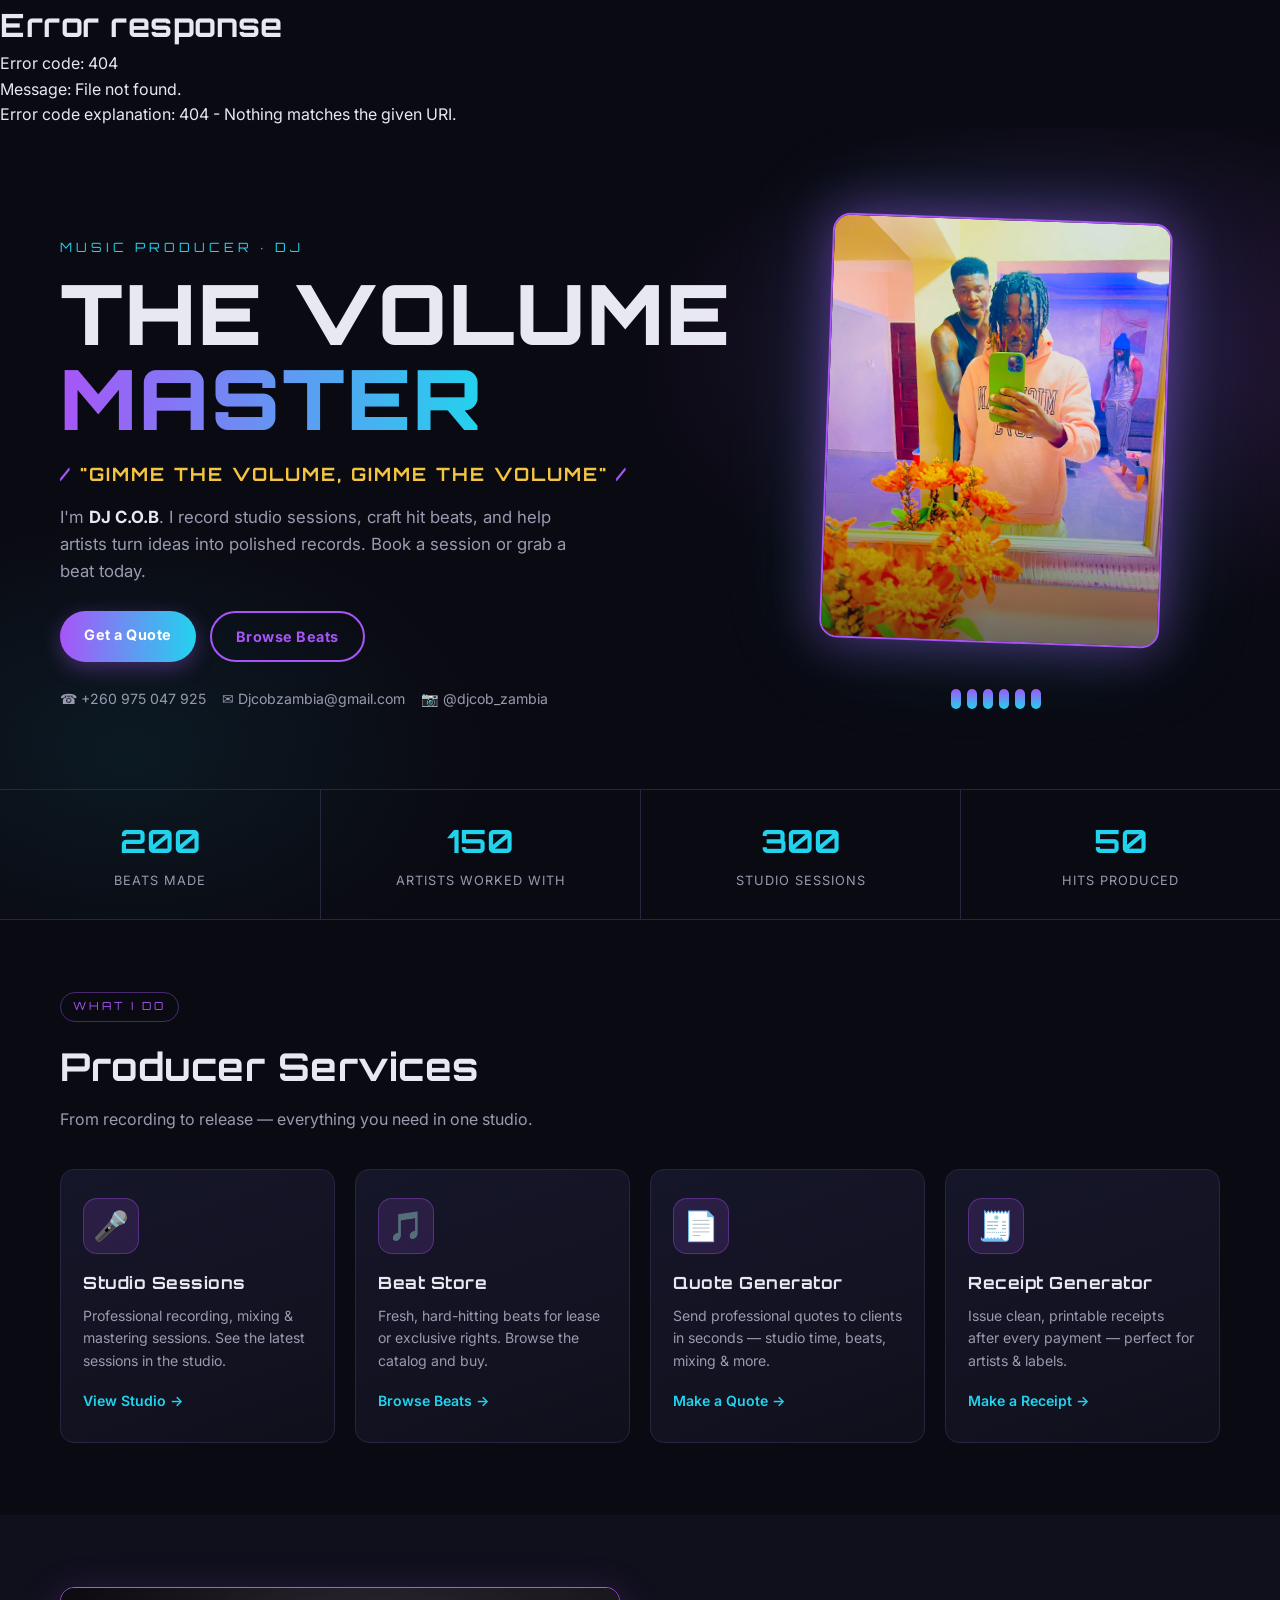
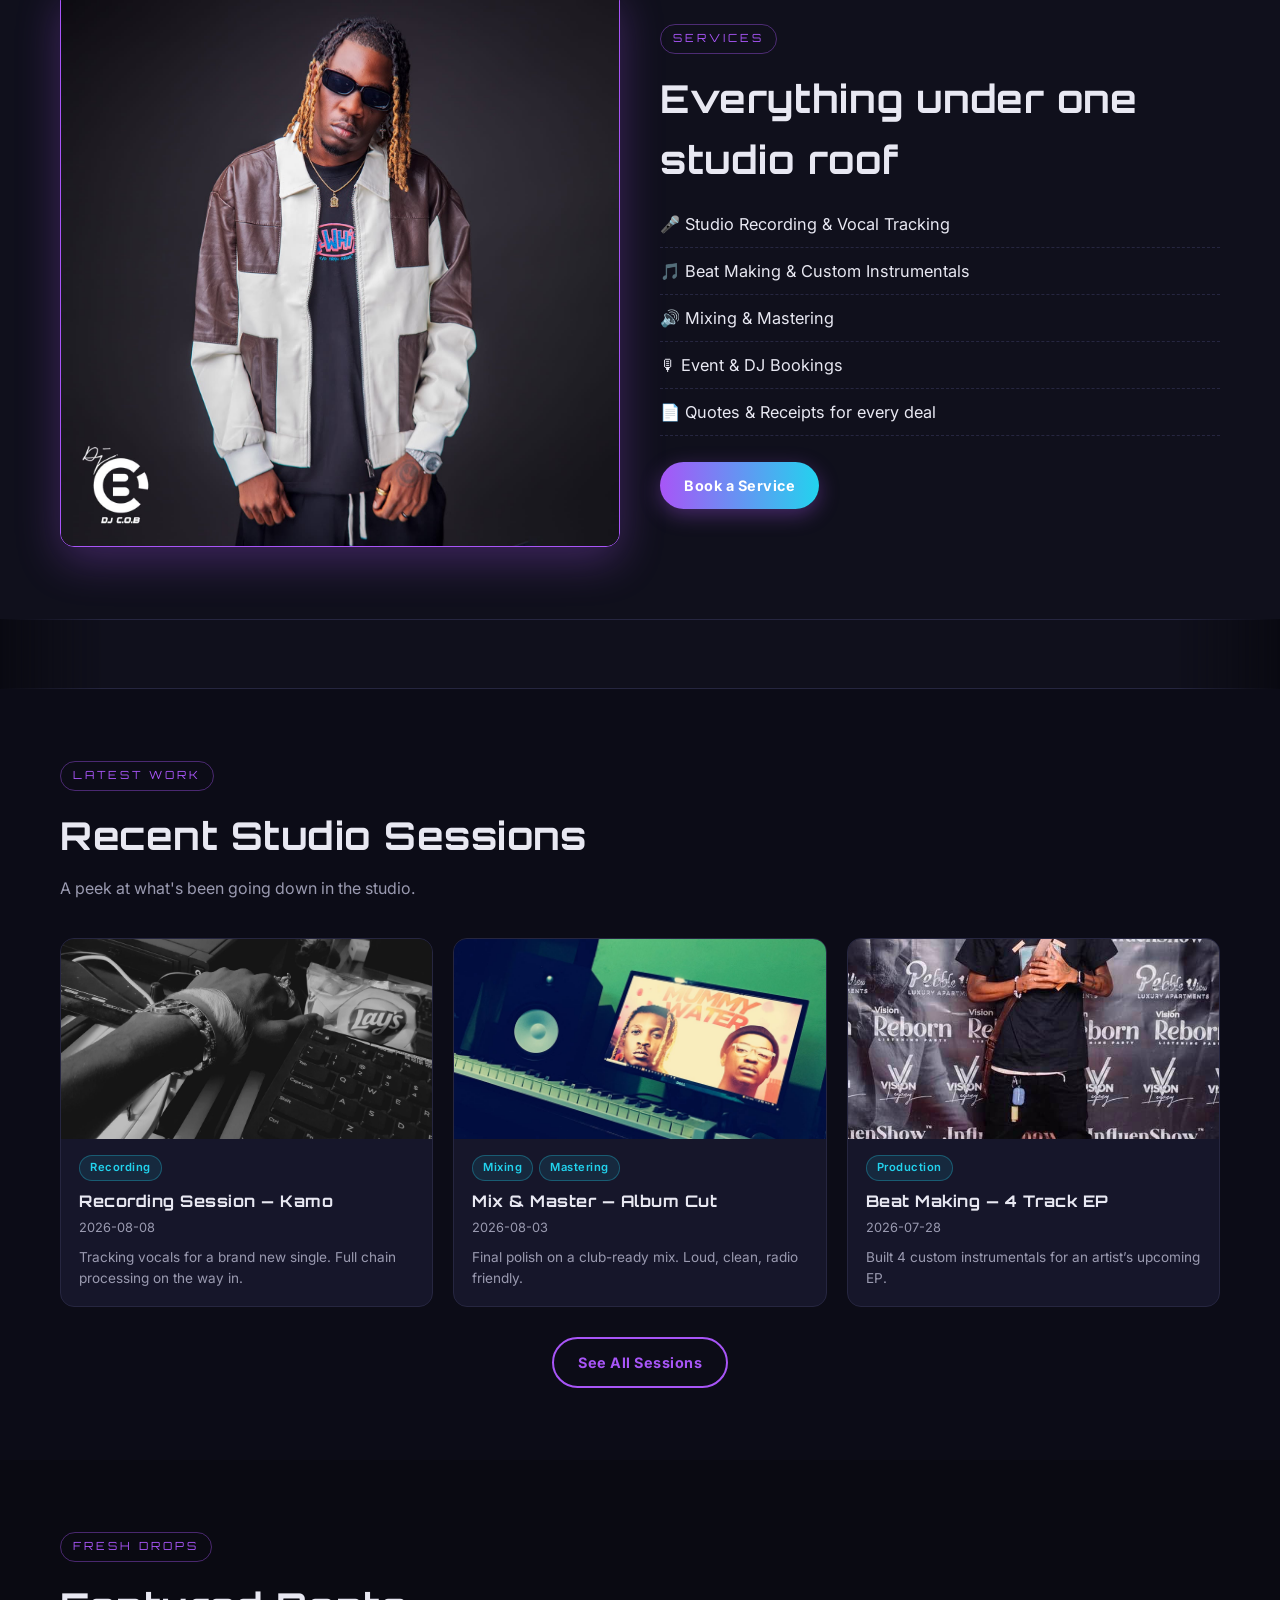
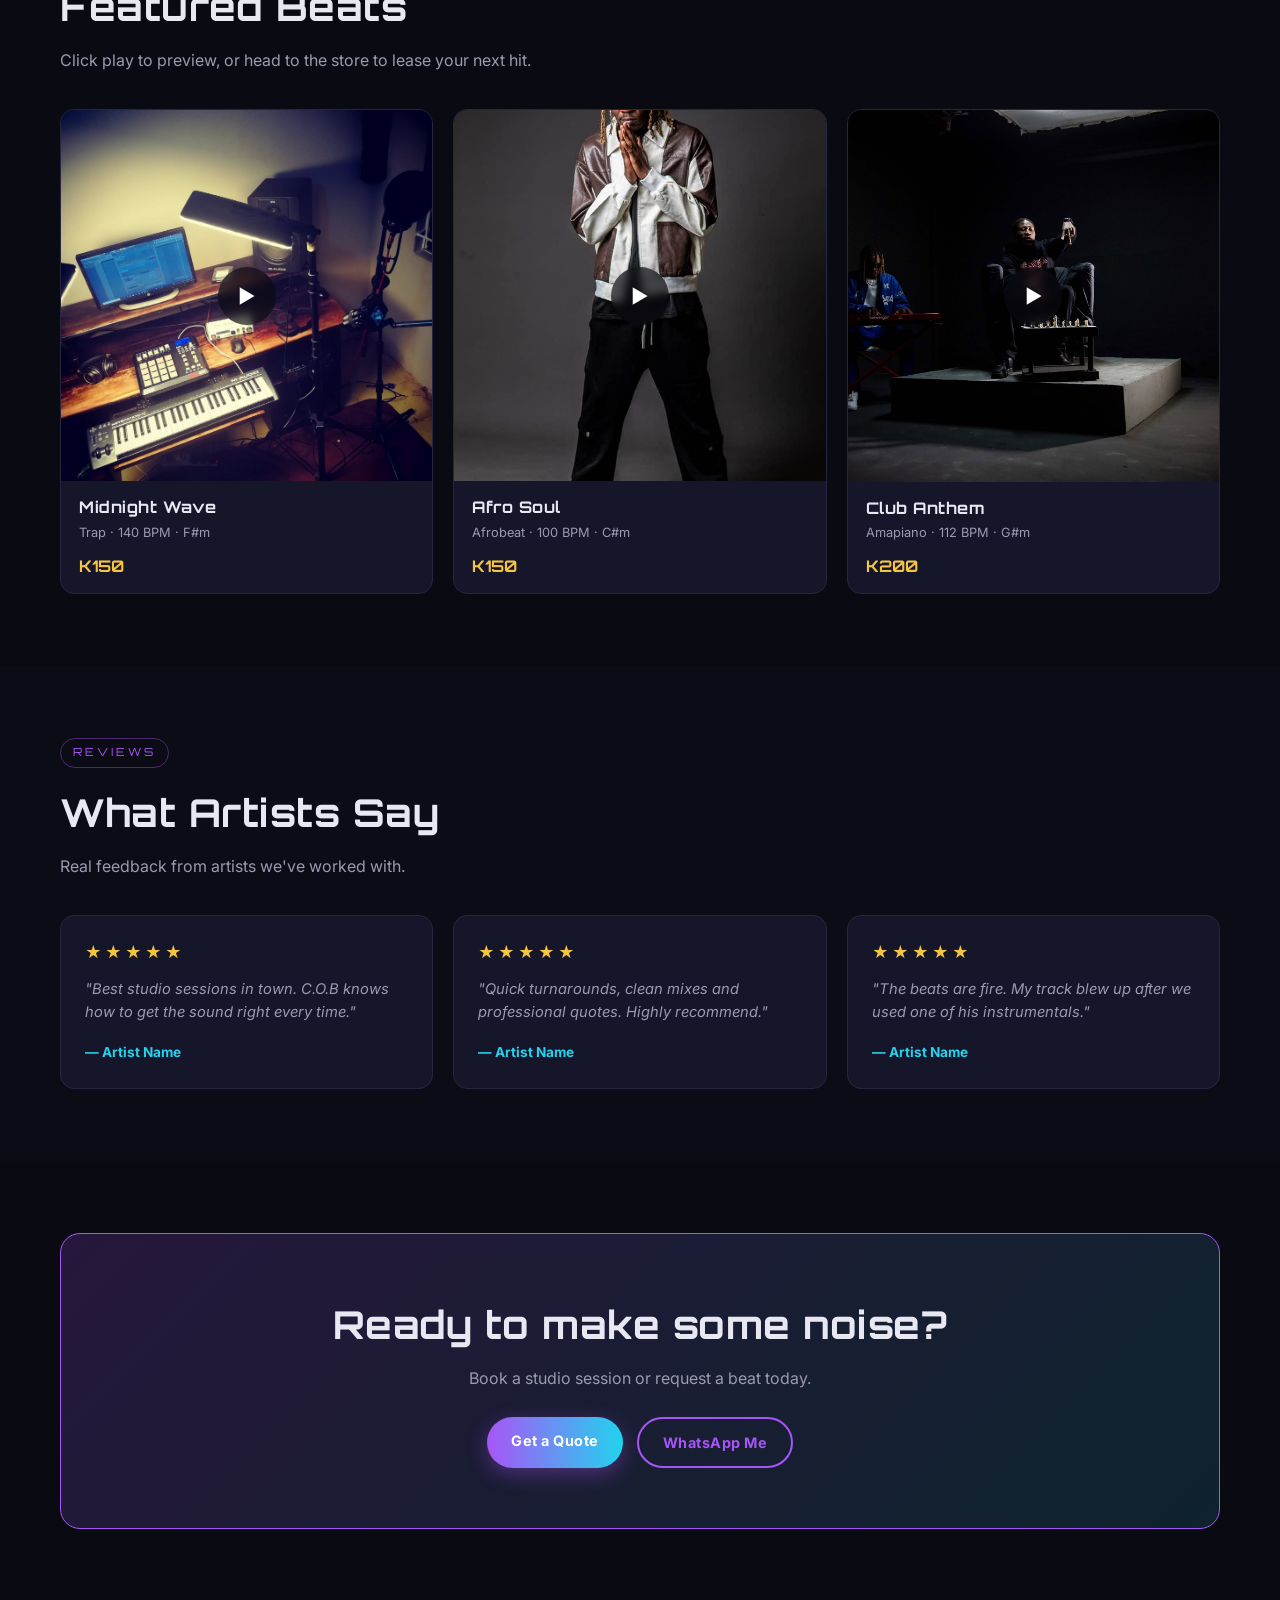
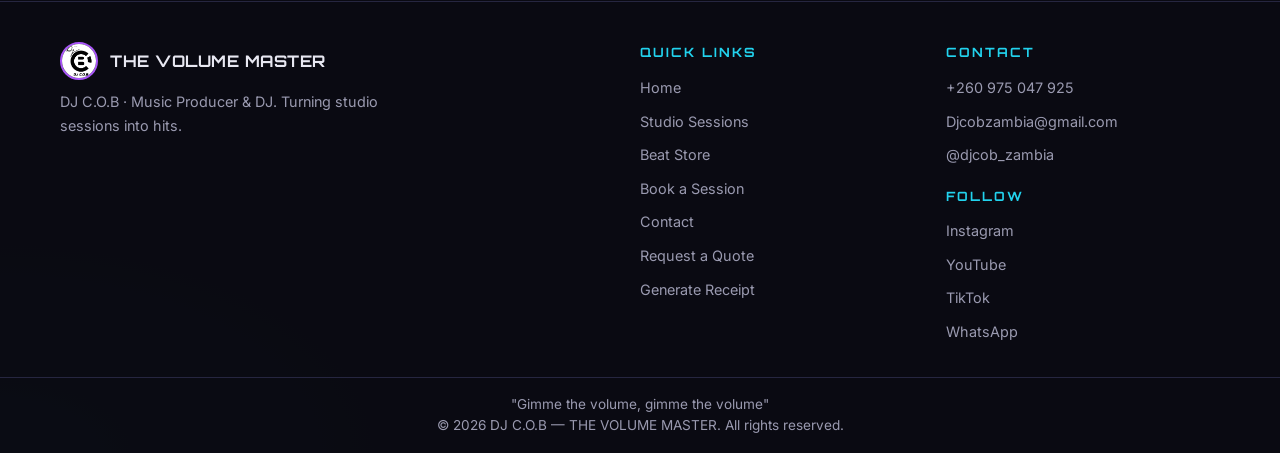
==== index.html @ fe747421 "yes done" ====
<!DOCTYPE html>
<html lang="en">
<head>
  <meta charset="UTF-8">
  <meta name="viewport" content="width=device-width, initial-scale=1.0">
  <title>DJ C.O.B — THE VOLUME MASTER | Music Producer &amp; DJ</title>
  <meta name="description" content="DJ C.O.B aka THE VOLUME MASTER — Music Producer & DJ. Studio sessions, beats, quotes and receipts.">
  <meta property="og:type" content="website">
  <meta property="og:title" content="DJ C.O.B � THE VOLUME MASTER | Music Producer & DJ">
  <meta property="og:description" content="Music production, studio sessions, beats and booking with DJ C.O.B � THE VOLUME MASTER.">
  <meta property="og:image" content="Assets/img/logo.jpg">
  <meta name="twitter:card" content="summary_large_image">
  <link rel="icon" type="image/svg+xml" href="Assets/img/logo.jpg">
  <link rel="preconnect" href="https://fonts.googleapis.com">
  <link rel="preconnect" href="https://fonts.gstatic.com" crossorigin>
  <link href="https://fonts.googleapis.com/css2?family=Orbitron:wght@500;700;900&family=Inter:wght@400;500;600;700&display=swap" rel="stylesheet">
  <link rel="stylesheet" href="Assets/css/header-footer.css">
  <link rel="stylesheet" href="Assets/css/home.css">
</head>
<body>
  <div id="site-header"></div>

  <main>
    <section class="hero">
      <div class="container hero-inner">
        <div class="hero-text">
          <p class="hero-kicker">MUSIC PRODUCER <span>&middot;</span> DJ</p>
          <h1 class="hero-title">THE VOLUME<br><span class="grad">MASTER</span></h1>
          <p class="hero-slogan">"Gimme the volume, gimme the volume"</p>
          <p class="hero-sub">I'm <strong>DJ C.O.B</strong>. I record studio sessions, craft hit beats, and help artists turn ideas into polished records. Book a session or grab a beat today.</p>
          <div class="hero-cta">
            <a href="pages/quotes.html" class="btn btn-neon">Get a Quote</a>
            <a href="pages/beats.html" class="btn btn-outline">Browse Beats</a>
          </div>
          <div class="hero-contact">
            <a href="tel:+260975047925">&#9742; +260 975 047 925</a>
            <a href="mailto:Djcobzambia@gmail.com">&#9993; Djcobzambia@gmail.com</a>
            <a href="https://instagram.com/djcob_zambia" target="_blank" rel="noopener">&#128247; @djcob_zambia</a>
          </div>
        </div>
        <div class="hero-visual">
          <div class="hero-photo">
            <img src="Assets/img/home.jpeg" alt="DJ C.O.B in the studio — THE VOLUME MASTER">
          </div>
          <div class="eq">
            <span style="--d:0s"></span><span style="--d:.1s"></span><span style="--d:.2s"></span>
            <span style="--d:.3s"></span><span style="--d:.4s"></span><span style="--d:.5s"></span>
          </div>
        </div>
      </div>
      <div class="hero-stats">
        <div class="stat"><span class="stat-num" data-count="200">0</span><span class="stat-label">Beats Made</span></div>
        <div class="stat"><span class="stat-num" data-count="150">0</span><span class="stat-label">Artists Worked With</span></div>
        <div class="stat"><span class="stat-num" data-count="300">0</span><span class="stat-label">Studio Sessions</span></div>
        <div class="stat"><span class="stat-num" data-count="50">0</span><span class="stat-label">Hits Produced</span></div>
      </div>
    </section>

    <section class="section">
      <div class="container">
        <span class="section-tag">What I Do</span>
        <h2 class="section-title">Producer Services</h2>
        <p class="section-sub">From recording to release — everything you need in one studio.</p>
        <div class="feature-grid" id="featureGrid">
          <a href="pages/studio.html" class="feature-card" style="--i:0">
            <div class="feature-icon">&#127908;</div>
            <h3>Studio Sessions</h3>
            <p>Professional recording, mixing &amp; mastering sessions. See the latest sessions in the studio.</p>
            <span class="feature-link">View Studio &rarr;</span>
          </a>
          <a href="pages/beats.html" class="feature-card" style="--i:1">
            <div class="feature-icon">&#127925;</div>
            <h3>Beat Store</h3>
            <p>Fresh, hard-hitting beats for lease or exclusive rights. Browse the catalog and buy.</p>
            <span class="feature-link">Browse Beats &rarr;</span>
          </a>
          <a href="pages/quotes.html" class="feature-card" style="--i:2">
            <div class="feature-icon">&#128196;</div>
            <h3>Quote Generator</h3>
            <p>Send professional quotes to clients in seconds — studio time, beats, mixing &amp; more.</p>
            <span class="feature-link">Make a Quote &rarr;</span>
          </a>
          <a href="pages/receipts.html" class="feature-card" style="--i:3">
            <div class="feature-icon">&#129534;</div>
            <h3>Receipt Generator</h3>
            <p>Issue clean, printable receipts after every payment — perfect for artists &amp; labels.</p>
            <span class="feature-link">Make a Receipt &rarr;</span>
          </a>
        </div>
      </div>
    </section>

    <section class="services-band">
      <div class="container services-inner">
        <div class="services-visual">
          <img src="Assets/img/services.jpg" alt="DJ C.O.B services — THE VOLUME MASTER">
        </div>
        <div class="services-list">
          <span class="section-tag">Services</span>
          <h2 class="section-title">Everything under one studio roof</h2>
          <ul>
            <li>&#127908; Studio Recording &amp; Vocal Tracking</li>
            <li>&#127925; Beat Making &amp; Custom Instrumentals</li>
            <li>&#128266; Mixing &amp; Mastering</li>
            <li>&#127897; Event &amp; DJ Bookings</li>
            <li>&#128196; Quotes &amp; Receipts for every deal</li>
          </ul>
          <a href="pages/booking.html" class="btn btn-neon">Book a Service</a>
        </div>
      </div>
    </section>

    <section class="gallery-strip">
      <div class="gallery-marquee" id="galleryMarquee"></div>
    </section>

    <section class="section section-alt">
      <div class="container">
        <span class="section-tag">Latest Work</span>
        <h2 class="section-title">Recent Studio Sessions</h2>
        <p class="section-sub">A peek at what's been going down in the studio.</p>
        <div class="session-grid" id="homeSessions"></div>
        <div class="center-btn">
          <a href="pages/studio.html" class="btn btn-outline">See All Sessions</a>
        </div>
      </div>
    </section>

    <section class="section">
      <div class="container">
        <span class="section-tag">Fresh Drops</span>
        <h2 class="section-title">Featured Beats</h2>
        <p class="section-sub">Click play to preview, or head to the store to lease your next hit.</p>
        <div class="beat-strip" id="homeBeats"></div>
      </div>
    </section>

    <section class="section section-alt">
      <div class="container">
        <span class="section-tag">Reviews</span>
        <h2 class="section-title">What Artists Say</h2>
        <p class="section-sub">Real feedback from artists we've worked with.</p>
        <div class="review-grid" id="reviews">
          <div class="review-card">
            <div class="stars">&#9733;&#9733;&#9733;&#9733;&#9733;</div>
            <p>"Best studio sessions in town. C.O.B knows how to get the sound right every time."</p>
            <span class="review-author">— Artist Name</span>
          </div>
          <div class="review-card">
            <div class="stars">&#9733;&#9733;&#9733;&#9733;&#9733;</div>
            <p>"Quick turnarounds, clean mixes and professional quotes. Highly recommend."</p>
            <span class="review-author">— Artist Name</span>
          </div>
          <div class="review-card">
            <div class="stars">&#9733;&#9733;&#9733;&#9733;&#9733;</div>
            <p>"The beats are fire. My track blew up after we used one of his instrumentals."</p>
            <span class="review-author">— Artist Name</span>
          </div>
        </div>
      </div>
    </section>

    <section class="section">
      <div class="container">
        <div class="cta-box">
          <h2>Ready to make some noise?</h2>
          <p>Book a studio session or request a beat today.</p>
          <div class="hero-cta">
            <a href="pages/quotes.html" class="btn btn-neon">Get a Quote</a>
            <a href="https://wa.me/260975047925" target="_blank" rel="noopener" class="btn btn-outline">WhatsApp Me</a>
          </div>
        </div>
      </div>
    </section>
  </main>

  <div id="site-footer"></div>
  <div class="toast" id="toast"></div>

    <script src="Assets/js/global.js"></script>
<script src="Assets/js/loader.js"></script>
  <script src="Assets/js/home.js"></script>
</body>
</html>
---- Assets/css/header-footer.css ----
:root {
  --bg: #0a0a12;
  --bg-2: #10101c;
  --card: #16162a;
  --neon: #a855f7;
  --neon-2: #22d3ee;
  --gold: #f5c542;
  --text: #e8e8f2;
  --muted: #9a9ab0;
  --border: #262640;
  --danger: #f87171;
  --success: #34d399;
  --radius: 14px;
  --font-head: 'Orbitron', 'Segoe UI', sans-serif;
  --font-body: 'Inter', 'Segoe UI', sans-serif;
}

* { margin: 0; padding: 0; box-sizing: border-box; }

html { scroll-behavior: smooth; }

body {
  font-family: var(--font-body);
  background:
    radial-gradient(1200px 600px at 80% -10%, rgba(168, 85, 247, 0.15), transparent 60%),
    radial-gradient(900px 500px at 0% 100%, rgba(34, 211, 238, 0.10), transparent 55%),
    var(--bg);
  color: var(--text);
  line-height: 1.6;
  min-height: 100vh;
  display: flex;
  flex-direction: column;
}

main { flex: 1; }

.container { width: min(1160px, 92%); margin: 0 auto; }

h1, h2, h3, h4 { font-family: var(--font-head); letter-spacing: 0.5px; }

a { color: inherit; text-decoration: none; }

img { max-width: 100%; display: block; }

button { font-family: var(--font-body); cursor: pointer; }

input, select, textarea {
  font-family: var(--font-body);
  font-size: 0.95rem;
  color: var(--text);
  background: var(--bg-2);
  border: 1px solid var(--border);
  border-radius: 8px;
  padding: 10px 12px;
  width: 100%;
  outline: none;
  transition: border-color 0.2s, box-shadow 0.2s;
}
input:focus, select:focus, textarea:focus {
  border-color: var(--neon);
  box-shadow: 0 0 0 3px rgba(168, 85, 247, 0.18);
}

/* ---------- Header ---------- */
.site-header {
  position: sticky;
  top: 0;
  z-index: 50;
  background: rgba(10, 10, 18, 0.85);
  backdrop-filter: blur(12px);
  border-bottom: 1px solid var(--border);
}
.header-inner {
  display: flex;
  align-items: center;
  justify-content: space-between;
  height: 68px;
  gap: 16px;
}
.brand { display: flex; align-items: center; gap: 10px; }
.brand-logo {
  width: 42px;
  height: 42px;
  object-fit: cover;
  border-radius: 50%;
  border: 2px solid var(--neon);
  box-shadow: 0 0 14px rgba(168, 85, 247, 0.6);
}
.brand.no-logo .brand-text {
  background: linear-gradient(90deg, var(--neon), var(--neon-2));
  -webkit-background-clip: text;
  background-clip: text;
  color: transparent;
}
.brand-text {
  font-family: var(--font-head);
  font-size: 0.95rem;
  font-weight: 700;
  letter-spacing: 2px;
  white-space: nowrap;
}
.site-nav { display: flex; align-items: center; }
.nav-list { display: flex; align-items: center; gap: 4px; list-style: none; }
.nav-link {
  display: inline-block;
  padding: 8px 12px;
  font-size: 0.85rem;
  font-weight: 600;
  letter-spacing: 0.5px;
  color: var(--muted);
  border-radius: 8px;
  transition: color 0.2s, background 0.2s;
  white-space: nowrap;
}
.nav-link:hover { color: var(--text); background: rgba(168, 85, 247, 0.12); }
.nav-link.active { color: var(--neon-2); }
.nav-cta {
  background: linear-gradient(90deg, var(--neon), #7c3aed);
  color: #fff;
  padding: 8px 18px;
  border-radius: 999px;
  margin-left: 8px;
}
.nav-cta:hover { background: linear-gradient(90deg, #9333ea, var(--neon)); color: #fff; }
.nav-toggle {
  display: none;
  background: none;
  border: none;
  color: var(--text);
  font-size: 1.4rem;
  line-height: 1;
  padding: 4px 8px;
}

/* ---------- Footer ---------- */
.site-footer {
  margin-top: auto;
  border-top: 1px solid var(--border);
  background: rgba(10, 10, 18, 0.9);
}
.footer-grid {
  display: grid;
  grid-template-columns: 2fr 1fr 1fr;
  gap: 32px;
  padding: 40px 0 24px;
}
.footer-brand { display: flex; align-items: center; gap: 12px; margin-bottom: 10px; }
.footer-logo {
  width: 38px;
  height: 38px;
  object-fit: cover;
  border-radius: 50%;
  border: 2px solid var(--neon);
}
.footer-brand h3 { font-size: 1rem; }
.footer-col p { color: var(--muted); font-size: 0.9rem; max-width: 340px; }
.footer-col h4 {
  font-size: 0.8rem;
  color: var(--neon-2);
  letter-spacing: 2px;
  text-transform: uppercase;
  margin-bottom: 12px;
}
.footer-links, .footer-social { list-style: none; }
.footer-links li, .footer-social li { margin-bottom: 8px; }
.footer-links a, .footer-social a { color: var(--muted); font-size: 0.9rem; transition: color 0.2s; }
.footer-links a:hover, .footer-social a:hover { color: var(--neon); }
.footer-bottom {
  border-top: 1px solid var(--border);
  padding: 16px 0;
  text-align: center;
  color: var(--muted);
  font-size: 0.85rem;
}

/* ---------- Reusable ---------- */
.section { padding: 72px 0; }
.section-tag {
  display: inline-block;
  font-family: var(--font-head);
  font-size: 0.7rem;
  letter-spacing: 3px;
  text-transform: uppercase;
  color: var(--neon);
  border: 1px solid rgba(168, 85, 247, 0.4);
  padding: 5px 12px;
  border-radius: 999px;
  margin-bottom: 14px;
}
.section-title {
  font-size: clamp(1.6rem, 3.5vw, 2.4rem);
  margin-bottom: 10px;
}
.section-sub { color: var(--muted); max-width: 640px; margin-bottom: 36px; }

.btn {
  display: inline-block;
  padding: 12px 24px;
  border-radius: 999px;
  font-weight: 700;
  font-size: 0.9rem;
  letter-spacing: 0.5px;
  border: none;
  transition: transform 0.15s, box-shadow 0.2s;
}
.btn:hover { transform: translateY(-2px); }
.btn-neon {
  background: linear-gradient(90deg, var(--neon), var(--neon-2));
  color: #fff;
  box-shadow: 0 6px 20px rgba(168, 85, 247, 0.35);
}
.btn-outline {
  background: transparent;
  border: 2px solid var(--neon);
  color: var(--neon);
}
.btn-outline:hover { box-shadow: 0 0 16px rgba(168, 85, 247, 0.4); }
.btn-ghost {
  background: rgba(168, 85, 247, 0.12);
  color: var(--neon-2);
}
.btn-block { width: 100%; text-align: center; }
.btn-sm { padding: 8px 16px; font-size: 0.8rem; }

.load-error { color: var(--danger); padding: 12px; text-align: center; }

/* ---------- Scroll reveal ---------- */
.reveal { opacity: 0; transform: translateY(26px); transition: opacity 0.6s ease, transform 0.6s ease; }
.reveal.in { opacity: 1; transform: none; }

/* ---------- Image fade-in ---------- */
img.fade-img { opacity: 0; transition: opacity 0.5s ease; }
img.fade-img.loaded { opacity: 1; }

/* ---------- Back to top ---------- */
#back-to-top {
  position: fixed;
  right: 22px;
  bottom: 22px;
  z-index: 90;
  width: 46px;
  height: 46px;
  border-radius: 50%;
  border: 1px solid var(--neon);
  background: rgba(22, 22, 42, 0.9);
  color: var(--neon-2);
  font-size: 1.15rem;
  line-height: 1;
  box-shadow: 0 6px 22px rgba(168, 85, 247, 0.35);
  opacity: 0;
  visibility: hidden;
  transform: translateY(12px);
  transition: opacity 0.3s, transform 0.3s, visibility 0.3s;
}
#back-to-top.show { opacity: 1; visibility: visible; transform: translateY(0); }
#back-to-top:hover { background: var(--neon); color: #fff; }

/* ---------- Focus & reduced motion ---------- */
a:focus-visible, button:focus-visible, input:focus-visible, select:focus-visible, textarea:focus-visible {
  outline: 2px solid var(--neon-2);
  outline-offset: 2px;
}
@media (prefers-reduced-motion: reduce) {
  *, *::before, *::after {
    animation-duration: 0.01ms !important;
    animation-iteration-count: 1 !important;
    transition-duration: 0.01ms !important;
    scroll-behavior: auto !important;
  }
}

/* ---------- Toast ---------- */
.toast {
  position: fixed;
  bottom: 24px;
  left: 50%;
  transform: translateX(-50%) translateY(20px);
  background: var(--card);
  border: 1px solid var(--neon);
  color: var(--text);
  padding: 12px 22px;
  border-radius: 10px;
  font-size: 0.9rem;
  box-shadow: 0 8px 30px rgba(0, 0, 0, 0.5);
  opacity: 0;
  pointer-events: none;
  transition: opacity 0.3s, transform 0.3s;
  z-index: 100;
}
.toast.show { opacity: 1; transform: translateX(-50%) translateY(0); }

/* ---------- Responsive ---------- */
@media (max-width: 860px) {
  .nav-toggle { display: block; }
  .nav-list {
    position: absolute;
    top: 68px;
    left: 0;
    right: 0;
    flex-direction: column;
    align-items: stretch;
    background: rgba(10, 10, 18, 0.98);
    border-bottom: 1px solid var(--border);
    padding: 10px 6%;
    gap: 2px;
    display: none;
  }
  .nav-list.open { display: flex; }
  .nav-link { padding: 12px 14px; }
  .nav-cta { margin-left: 0; text-align: center; }
  .footer-grid { grid-template-columns: 1fr; gap: 24px; }
}
---- Assets/css/home.css ----
.hero {
  position: relative;
  padding: 90px 0 0;
  overflow: hidden;
}
.hero::before {
  content: '';
  position: absolute;
  inset: 0;
  background:
    linear-gradient(180deg, rgba(10,10,18,0) 0%, rgba(10,10,18,0.6) 100%),
    radial-gradient(700px 400px at 85% 30%, rgba(168,85,247,0.25), transparent 65%),
    radial-gradient(600px 400px at 10% 80%, rgba(34,211,238,0.15), transparent 60%);
  pointer-events: none;
}
.hero-inner {
  position: relative;
  display: grid;
  grid-template-columns: 1.2fr 0.8fr;
  align-items: center;
  gap: 40px;
}
.hero-kicker {
  font-family: var(--font-head);
  font-size: 0.8rem;
  letter-spacing: 4px;
  color: var(--neon-2);
  text-transform: uppercase;
  margin-bottom: 14px;
}
.hero-title {
  font-size: clamp(2.8rem, 8vw, 5.2rem);
  font-weight: 900;
  line-height: 1.02;
  letter-spacing: 2px;
  margin-bottom: 18px;
}
.hero-title .grad {
  background: linear-gradient(90deg, var(--neon), var(--neon-2));
  -webkit-background-clip: text;
  background-clip: text;
  color: transparent;
}
.hero-slogan {
  font-family: var(--font-head);
  font-size: clamp(0.9rem, 2.2vw, 1.15rem);
  font-weight: 700;
  letter-spacing: 2px;
  color: var(--gold);
  margin-bottom: 16px;
  text-transform: uppercase;
}
.hero-slogan::before, .hero-slogan::after {
  content: ' / ';
  color: var(--neon);
}
.hero-sub {
  color: var(--muted);
  font-size: 1.05rem;
  max-width: 520px;
  margin-bottom: 26px;
}
.hero-sub strong { color: var(--text); }
.hero-cta { display: flex; gap: 14px; flex-wrap: wrap; margin-bottom: 26px; }
.hero-contact {
  display: flex;
  gap: 16px;
  flex-wrap: wrap;
  color: var(--muted);
  font-size: 0.88rem;
}
.hero-contact a { color: var(--muted); transition: color 0.2s; }
.hero-contact a:hover { color: var(--neon); }

.hero-visual { display: flex; flex-direction: column; align-items: center; gap: 26px; }
.hero-photo {
  width: min(340px, 78vw);
  aspect-ratio: 4 / 5;
  border-radius: 18px;
  overflow: hidden;
  border: 2px solid var(--neon);
  box-shadow: 0 0 50px rgba(168,85,247,0.45), 0 0 100px rgba(34,211,238,0.18);
  position: relative;
  transform: rotate(2deg);
}
.hero-photo img {
  width: 100%;
  height: 100%;
  object-fit: cover;
}
.hero-photo::after {
  content: '';
  position: absolute;
  inset: 0;
  background: linear-gradient(180deg, transparent 55%, rgba(10,10,18,0.55));
}

.eq { display: flex; align-items: center; gap: 6px; height: 60px; }
.eq span {
  width: 10px;
  height: 20px;
  border-radius: 6px;
  background: linear-gradient(180deg, var(--neon), var(--neon-2));
  animation: bounce 1s ease-in-out infinite;
  animation-delay: var(--d);
}
@keyframes bounce {
  0%, 100% { height: 18px; }
  50% { height: 56px; }
}

.hero-stats {
  position: relative;
  margin-top: 60px;
  display: grid;
  grid-template-columns: repeat(4, 1fr);
  border-top: 1px solid var(--border);
  border-bottom: 1px solid var(--border);
}
.stat { padding: 26px 16px; text-align: center; }
.stat + .stat { border-left: 1px solid var(--border); }
.stat-num {
  font-family: var(--font-head);
  font-size: 2rem;
  font-weight: 700;
  color: var(--neon-2);
  display: block;
}
.stat-label { color: var(--muted); font-size: 0.8rem; letter-spacing: 1px; text-transform: uppercase; }

/* Services band */
.services-band {
  padding: 72px 0;
  background: var(--bg-2);
}
.services-inner {
  display: grid;
  grid-template-columns: 1fr 1fr;
  gap: 40px;
  align-items: center;
}
.services-visual img {
  width: 100%;
  border-radius: var(--radius);
  border: 1px solid var(--neon);
  box-shadow: 0 14px 44px rgba(168,85,247,0.3);
}
.services-list ul { list-style: none; margin-bottom: 26px; }
.services-list li {
  padding: 10px 0;
  font-size: 1.02rem;
  color: var(--text);
  border-bottom: 1px dashed var(--border);
}

/* Slow-trailing image gallery */
.gallery-strip {
  overflow: hidden;
  border-top: 1px solid var(--border);
  border-bottom: 1px solid var(--border);
  background: var(--bg-2);
  padding: 34px 0;
  -webkit-mask-image: linear-gradient(90deg, transparent, #000 8%, #000 92%, transparent);
  mask-image: linear-gradient(90deg, transparent, #000 8%, #000 92%, transparent);
}
.gallery-marquee {
  display: flex;
  width: max-content;
  animation: trail 45s linear infinite;
}
.gallery-strip:hover .gallery-marquee { animation-play-state: paused; }
@keyframes trail {
  from { transform: translateX(0); }
  to { transform: translateX(-50%); }
}
.gallery-item {
  position: relative;
  flex: 0 0 auto;
  width: min(340px, 74vw);
  margin-right: 26px;
  border-radius: var(--radius);
  overflow: hidden;
  border: 1px solid var(--border);
}
.gallery-item img {
  width: 100%;
  height: 260px;
  object-fit: cover;
  display: block;
  transition: transform 4s ease;
}
.gallery-item:hover img { transform: scale(1.06); }
.gallery-item .gallery-cap {
  position: absolute;
  left: 0;
  right: 0;
  bottom: 0;
  padding: 26px 16px 12px;
  background: linear-gradient(180deg, transparent, rgba(10,10,18,0.85));
  font-family: var(--font-head);
  font-size: 0.75rem;
  letter-spacing: 2px;
  text-transform: uppercase;
  color: var(--neon-2);
}

/* Feature cards */
.feature-grid {
  display: grid;
  grid-template-columns: repeat(4, 1fr);
  gap: 20px;
}
.feature-card {
  background: linear-gradient(160deg, var(--card), var(--bg-2));
  border: 1px solid var(--border);
  border-radius: var(--radius);
  padding: 28px 22px;
  display: block;
  transition: transform 0.25s, border-color 0.25s, box-shadow 0.25s;
  animation: rise 0.6s ease both;
  animation-delay: calc(var(--i) * 0.1s);
}
@keyframes rise {
  from { opacity: 0; transform: translateY(24px); }
  to { opacity: 1; transform: translateY(0); }
}
.feature-card:hover {
  transform: translateY(-6px);
  border-color: var(--neon);
  box-shadow: 0 12px 40px rgba(168,85,247,0.25);
}
.feature-icon {
  font-size: 1.8rem;
  width: 56px;
  height: 56px;
  display: grid;
  place-items: center;
  border-radius: 14px;
  background: rgba(168,85,247,0.14);
  border: 1px solid rgba(168,85,247,0.35);
  margin-bottom: 16px;
}
.feature-card h3 { font-size: 1.05rem; margin-bottom: 8px; }
.feature-card p { color: var(--muted); font-size: 0.88rem; margin-bottom: 16px; }
.feature-link { color: var(--neon-2); font-size: 0.88rem; font-weight: 600; }

/* Sessions preview */
.section-alt { background: rgba(16,16,28,0.55); }
.session-grid {
  display: grid;
  grid-template-columns: repeat(3, 1fr);
  gap: 20px;
  margin-bottom: 30px;
}
.session-card {
  background: var(--card);
  border: 1px solid var(--border);
  border-radius: var(--radius);
  overflow: hidden;
  transition: transform 0.25s, box-shadow 0.25s;
}
.session-card:hover { transform: translateY(-4px); box-shadow: 0 10px 30px rgba(0,0,0,0.4); }
.session-card img { width: 100%; height: 200px; object-fit: cover; }
.session-body { padding: 16px 18px; }
.session-tags { display: flex; gap: 6px; flex-wrap: wrap; margin-bottom: 8px; }
.tag {
  font-size: 0.7rem;
  font-weight: 600;
  letter-spacing: 0.5px;
  color: var(--neon-2);
  background: rgba(34,211,238,0.1);
  border: 1px solid rgba(34,211,238,0.3);
  padding: 3px 10px;
  border-radius: 999px;
}
.session-card h3 { font-size: 1rem; margin-bottom: 4px; }
.session-card .session-date { color: var(--muted); font-size: 0.8rem; margin-bottom: 8px; }
.session-card p { color: var(--muted); font-size: 0.85rem; }
.center-btn { text-align: center; }

/* Beat strip */
.beat-strip {
  display: grid;
  grid-template-columns: repeat(3, 1fr);
  gap: 20px;
}
.beat-card {
  background: var(--card);
  border: 1px solid var(--border);
  border-radius: var(--radius);
  overflow: hidden;
  transition: transform 0.25s, box-shadow 0.25s;
}
.beat-card:hover { transform: translateY(-4px); box-shadow: 0 10px 30px rgba(168,85,247,0.2); }
.beat-cover-wrap { position: relative; }
.beat-cover-wrap img { width: 100%; aspect-ratio: 1; object-fit: cover; }
.beat-play {
  position: absolute;
  inset: 0;
  margin: auto;
  width: 58px;
  height: 58px;
  border-radius: 50%;
  border: none;
  background: rgba(10,10,18,0.65);
  color: #fff;
  font-size: 1.2rem;
  backdrop-filter: blur(4px);
  transition: background 0.2s, transform 0.2s;
}
.beat-play:hover { background: var(--neon); transform: scale(1.08); }
.beat-info { padding: 14px 18px; }
.beat-info h3 { font-size: 1rem; margin-bottom: 2px; }
.beat-meta { color: var(--muted); font-size: 0.8rem; margin-bottom: 10px; }
.beat-price { font-family: var(--font-head); color: var(--gold); font-weight: 700; }

/* Reviews */
.review-grid { display: grid; grid-template-columns: repeat(3, 1fr); gap: 20px; }
.review-card {
  background: var(--card);
  border: 1px solid var(--border);
  border-radius: var(--radius);
  padding: 24px;
}
.stars { color: var(--gold); letter-spacing: 3px; margin-bottom: 12px; }
.review-card p { color: var(--muted); font-size: 0.92rem; font-style: italic; margin-bottom: 14px; }
.review-author { font-weight: 700; font-size: 0.85rem; color: var(--neon-2); }

/* CTA */
.cta-box {
  text-align: center;
  background: linear-gradient(135deg, rgba(168,85,247,0.18), rgba(34,211,238,0.12));
  border: 1px solid var(--neon);
  border-radius: 20px;
  padding: 60px 30px;
}
.cta-box h2 { font-size: clamp(1.6rem, 4vw, 2.4rem); margin-bottom: 10px; }
.cta-box p { color: var(--muted); margin-bottom: 26px; }
.cta-box .hero-cta { justify-content: center; margin-bottom: 0; }

/* Responsive */
@media (max-width: 960px) {
  .services-inner { grid-template-columns: 1fr; }
  .feature-grid, .session-grid, .beat-strip, .review-grid { grid-template-columns: repeat(2, 1fr); }
  .hero-inner { grid-template-columns: 1fr; }
  .hero-visual { order: -1; }
}
@media (max-width: 600px) {
  .hero-stats { grid-template-columns: repeat(2, 1fr); }
  .stat:nth-child(3) { border-left: none; }
  .stat:nth-child(odd) { border-left: none; }
  .feature-grid, .session-grid, .beat-strip, .review-grid { grid-template-columns: 1fr; }
}
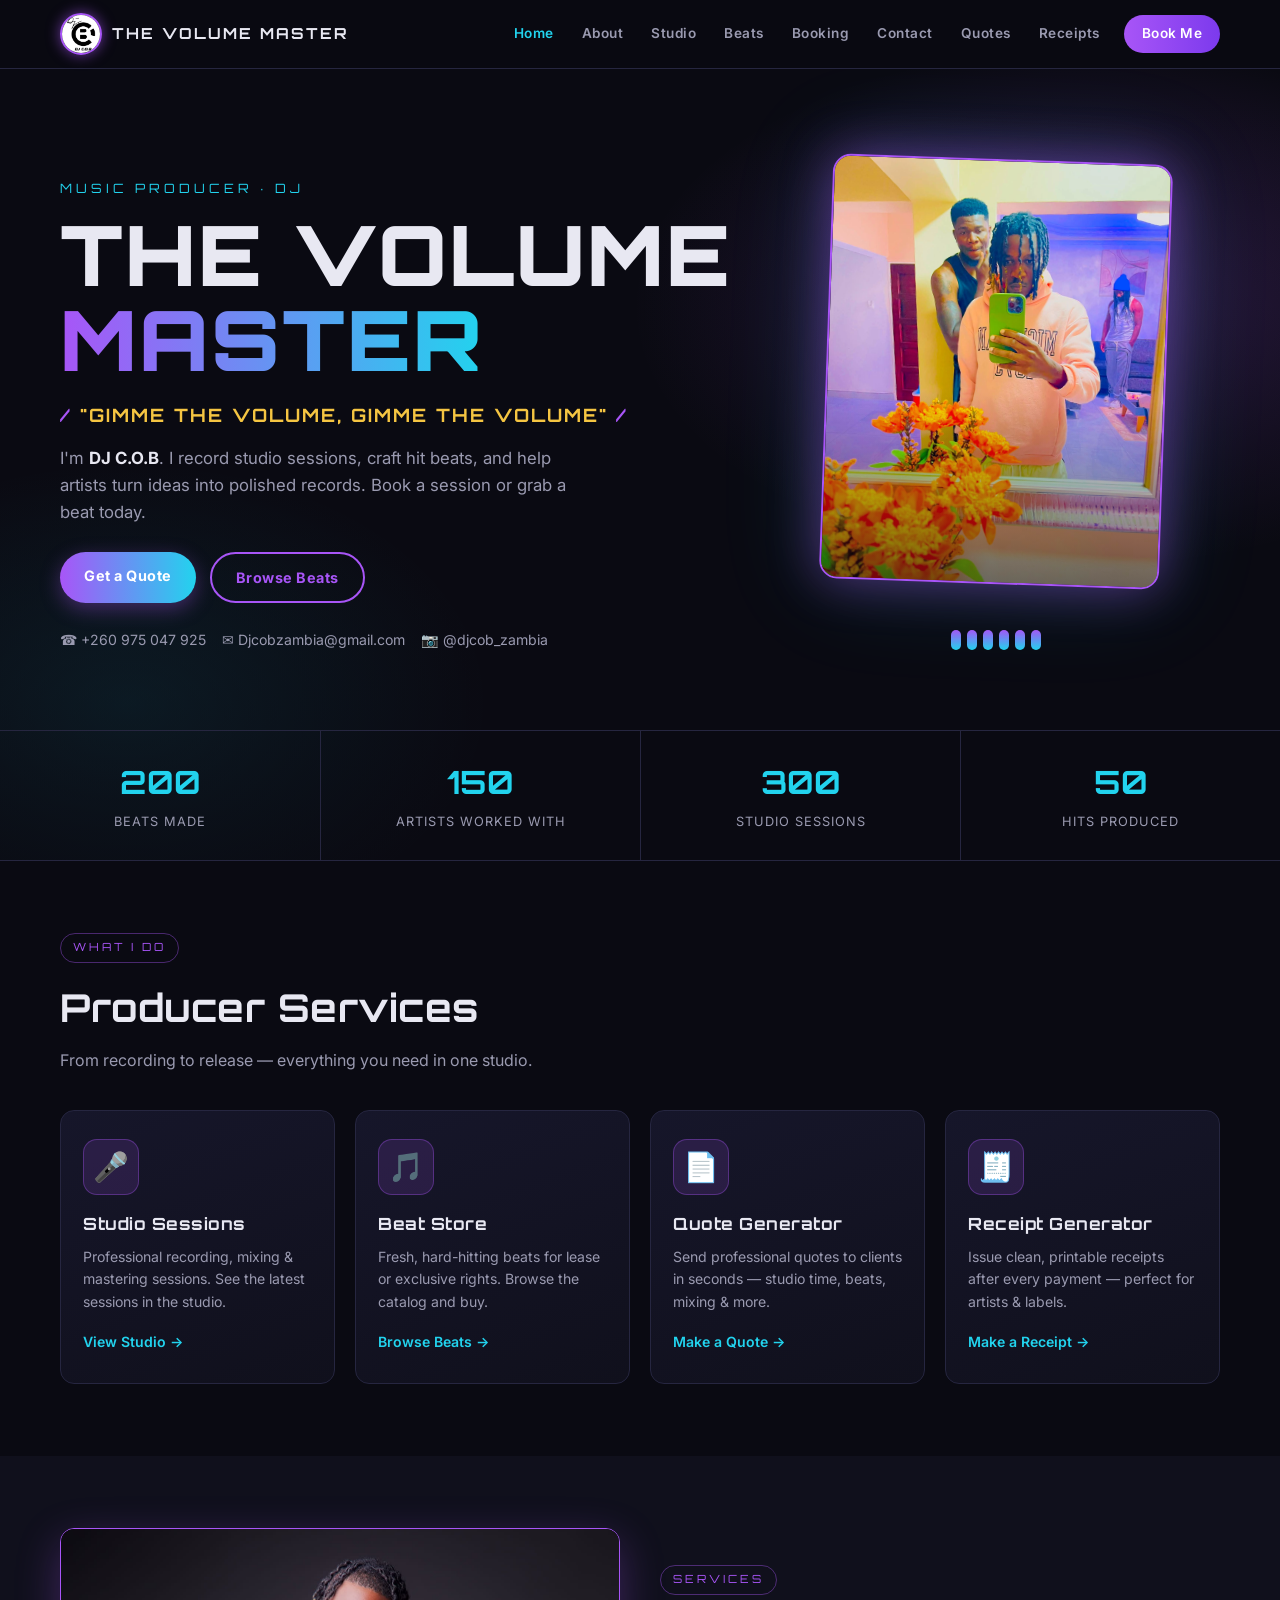
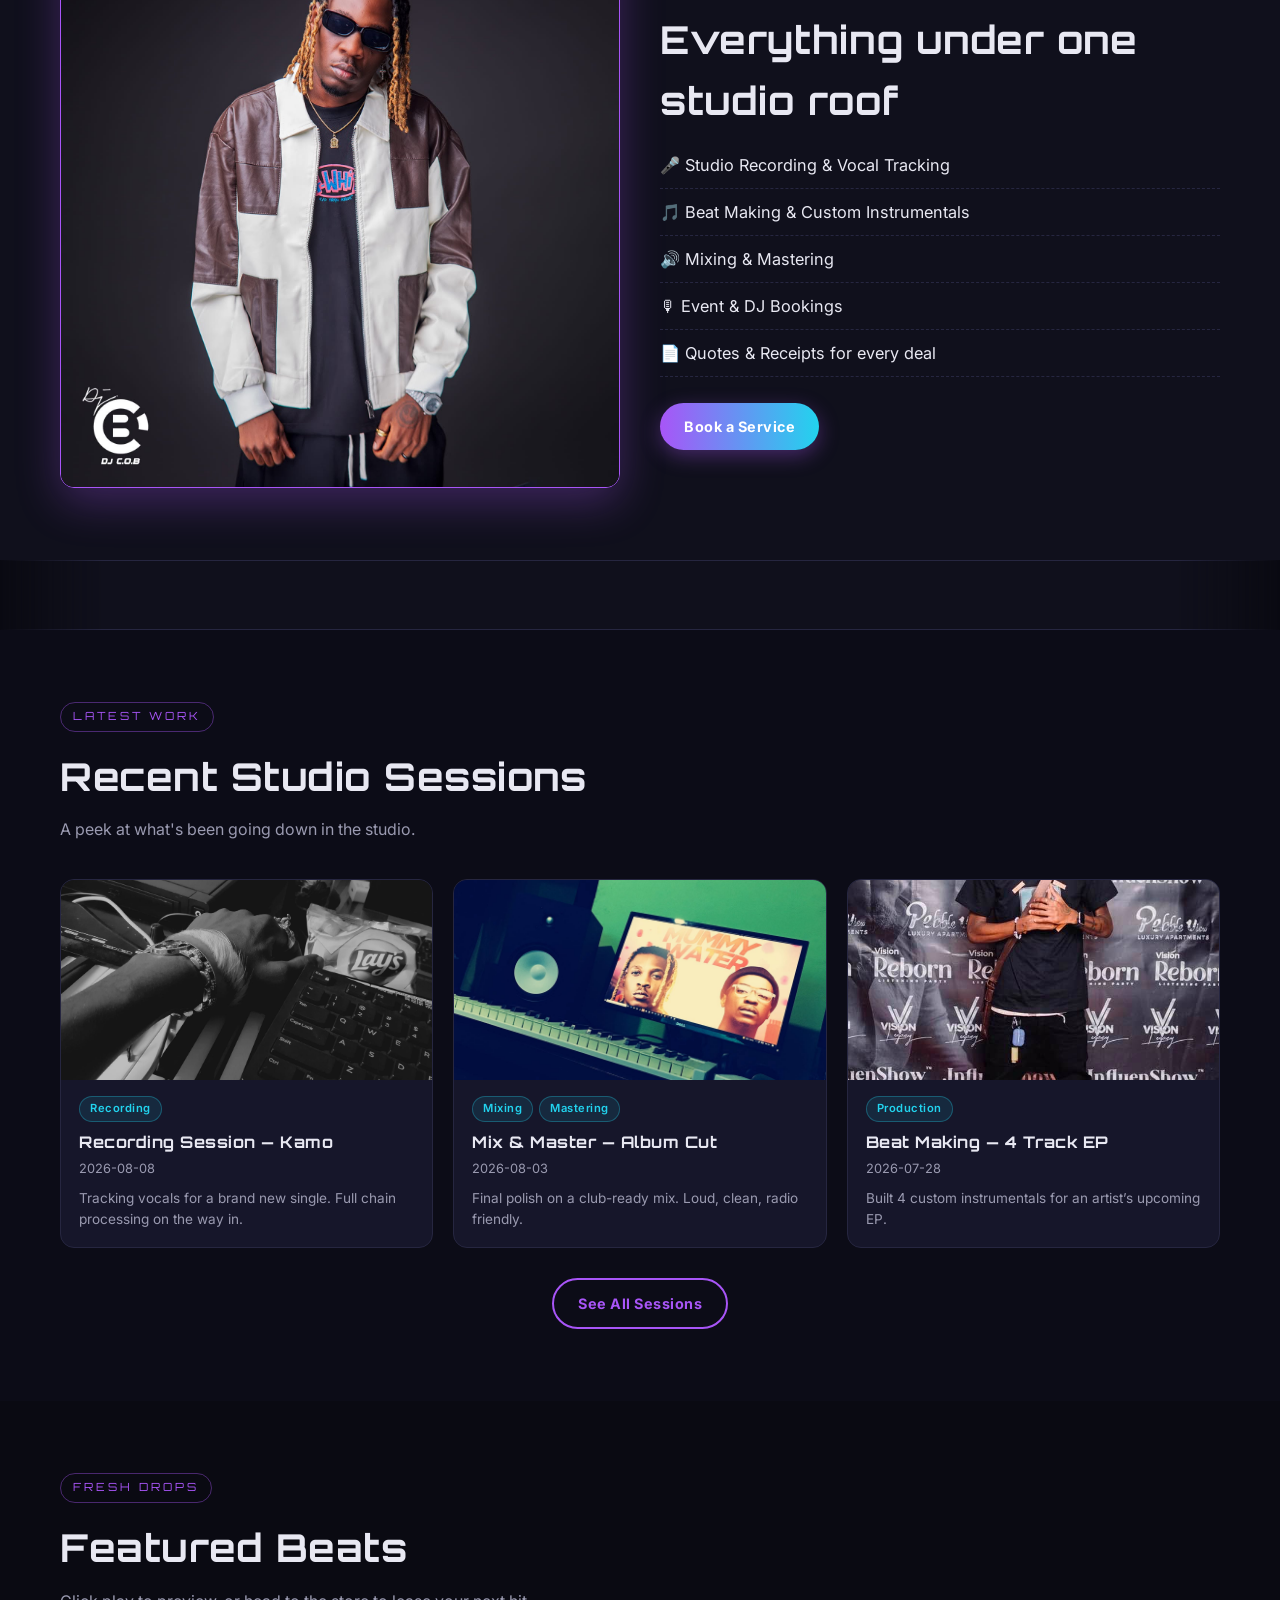
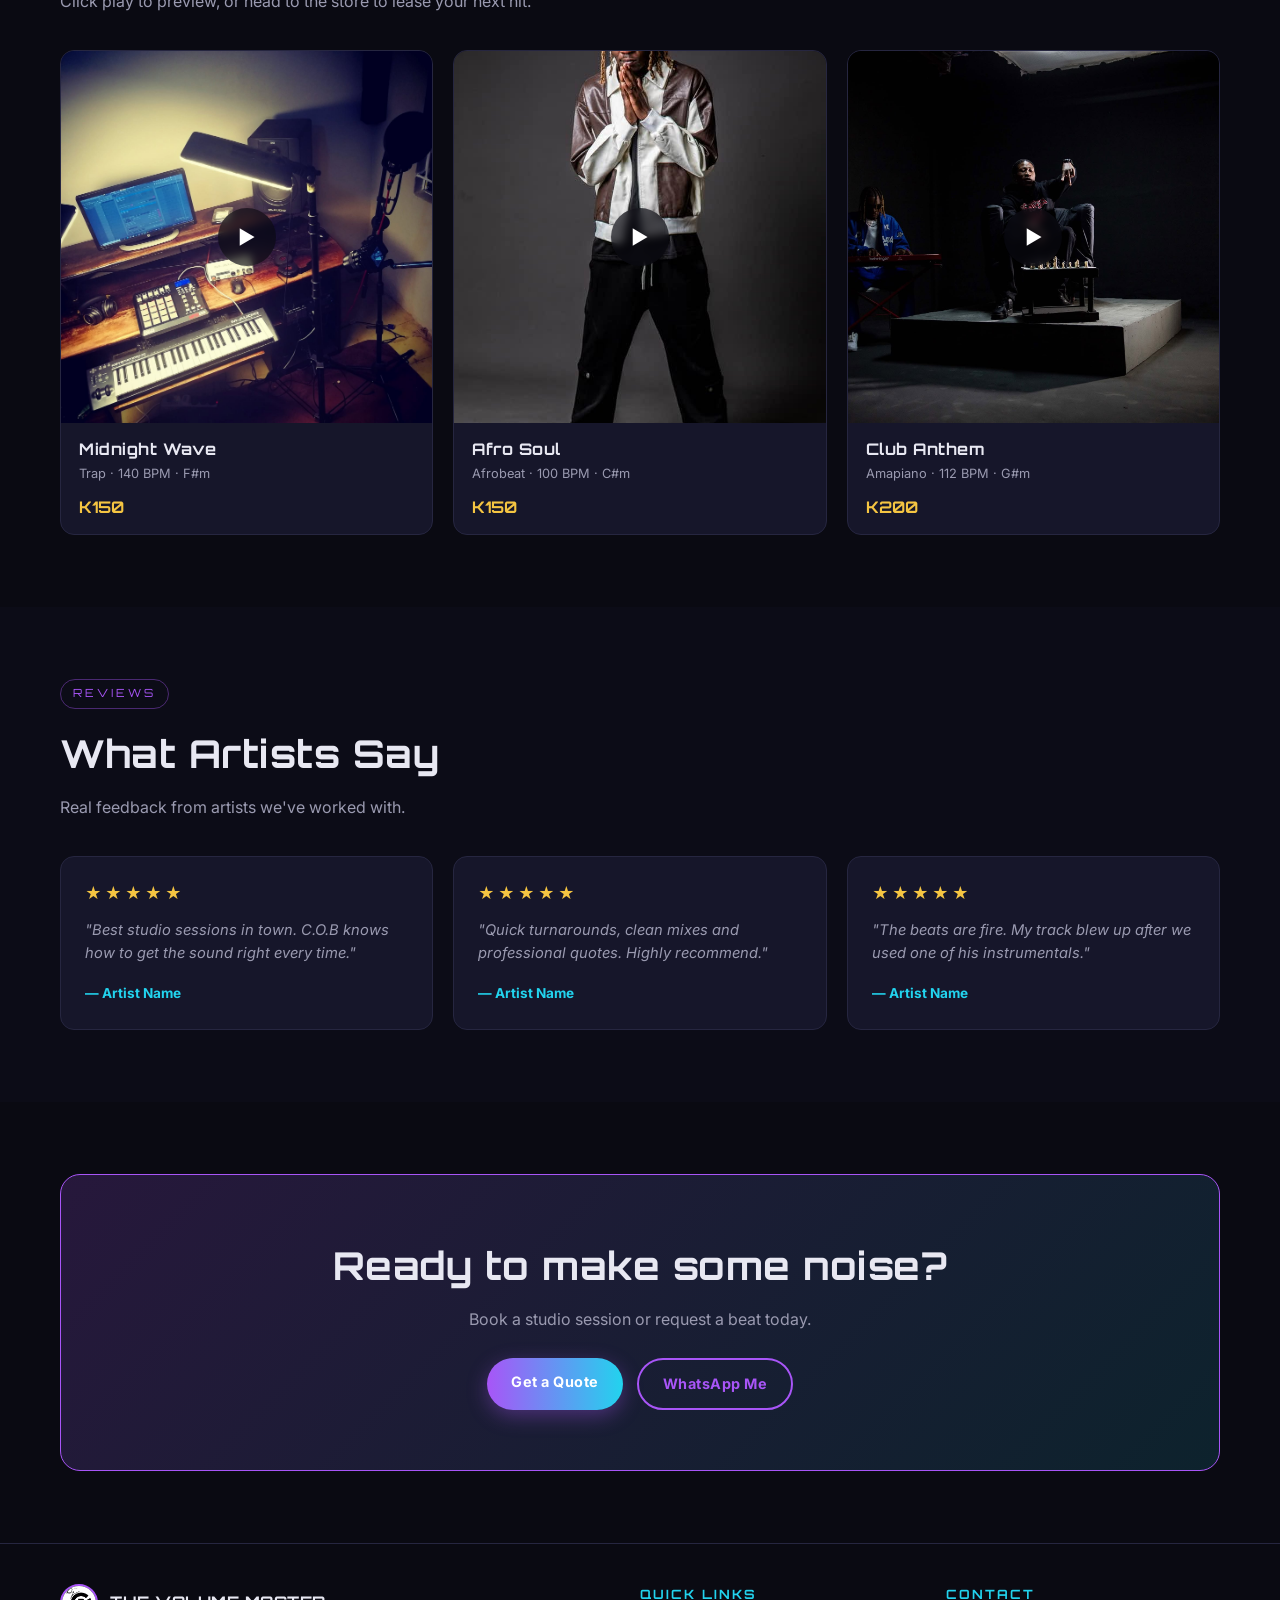
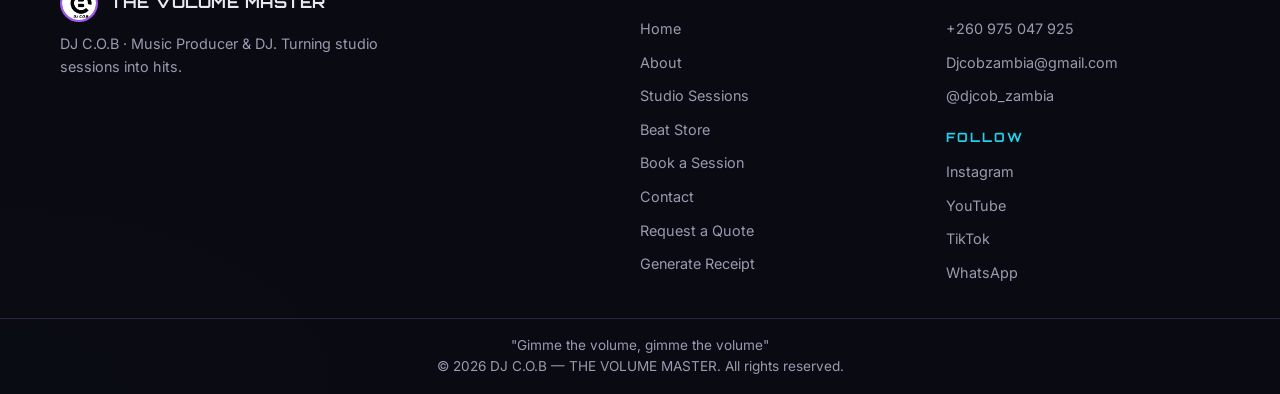
==== commit 88655632: "yes yes" ====
--- a/index.html
+++ b/index.html
@@ -3,182 +3,13 @@
 <head>
   <meta charset="UTF-8">
   <meta name="viewport" content="width=device-width, initial-scale=1.0">
-  <title>DJ C.O.B — THE VOLUME MASTER | Music Producer &amp; DJ</title>
-  <meta name="description" content="DJ C.O.B aka THE VOLUME MASTER — Music Producer & DJ. Studio sessions, beats, quotes and receipts.">
-  <meta property="og:type" content="website">
-  <meta property="og:title" content="DJ C.O.B � THE VOLUME MASTER | Music Producer & DJ">
-  <meta property="og:description" content="Music production, studio sessions, beats and booking with DJ C.O.B � THE VOLUME MASTER.">
-  <meta property="og:image" content="Assets/img/logo.jpg">
-  <meta name="twitter:card" content="summary_large_image">
-  <link rel="icon" type="image/svg+xml" href="Assets/img/logo.jpg">
-  <link rel="preconnect" href="https://fonts.googleapis.com">
-  <link rel="preconnect" href="https://fonts.gstatic.com" crossorigin>
-  <link href="https://fonts.googleapis.com/css2?family=Orbitron:wght@500;700;900&family=Inter:wght@400;500;600;700&display=swap" rel="stylesheet">
-  <link rel="stylesheet" href="Assets/css/header-footer.css">
-  <link rel="stylesheet" href="Assets/css/home.css">
+  <title>DJ C.O.B — THE VOLUME MASTER</title>
+  <meta name="robots" content="noindex">
+  <link rel="canonical" href="main.html">
+  <meta http-equiv="refresh" content="0; url=main.html">
+  <script>location.replace('main.html');</script>
 </head>
-<body>
-  <div id="site-header"></div>
-
-  <main>
-    <section class="hero">
-      <div class="container hero-inner">
-        <div class="hero-text">
-          <p class="hero-kicker">MUSIC PRODUCER <span>&middot;</span> DJ</p>
-          <h1 class="hero-title">THE VOLUME<br><span class="grad">MASTER</span></h1>
-          <p class="hero-slogan">"Gimme the volume, gimme the volume"</p>
-          <p class="hero-sub">I'm <strong>DJ C.O.B</strong>. I record studio sessions, craft hit beats, and help artists turn ideas into polished records. Book a session or grab a beat today.</p>
-          <div class="hero-cta">
-            <a href="pages/quotes.html" class="btn btn-neon">Get a Quote</a>
-            <a href="pages/beats.html" class="btn btn-outline">Browse Beats</a>
-          </div>
-          <div class="hero-contact">
-            <a href="tel:+260975047925">&#9742; +260 975 047 925</a>
-            <a href="mailto:Djcobzambia@gmail.com">&#9993; Djcobzambia@gmail.com</a>
-            <a href="https://instagram.com/djcob_zambia" target="_blank" rel="noopener">&#128247; @djcob_zambia</a>
-          </div>
-        </div>
-        <div class="hero-visual">
-          <div class="hero-photo">
-            <img src="Assets/img/home.jpeg" alt="DJ C.O.B in the studio — THE VOLUME MASTER">
-          </div>
-          <div class="eq">
-            <span style="--d:0s"></span><span style="--d:.1s"></span><span style="--d:.2s"></span>
-            <span style="--d:.3s"></span><span style="--d:.4s"></span><span style="--d:.5s"></span>
-          </div>
-        </div>
-      </div>
-      <div class="hero-stats">
-        <div class="stat"><span class="stat-num" data-count="200">0</span><span class="stat-label">Beats Made</span></div>
-        <div class="stat"><span class="stat-num" data-count="150">0</span><span class="stat-label">Artists Worked With</span></div>
-        <div class="stat"><span class="stat-num" data-count="300">0</span><span class="stat-label">Studio Sessions</span></div>
-        <div class="stat"><span class="stat-num" data-count="50">0</span><span class="stat-label">Hits Produced</span></div>
-      </div>
-    </section>
-
-    <section class="section">
-      <div class="container">
-        <span class="section-tag">What I Do</span>
-        <h2 class="section-title">Producer Services</h2>
-        <p class="section-sub">From recording to release — everything you need in one studio.</p>
-        <div class="feature-grid" id="featureGrid">
-          <a href="pages/studio.html" class="feature-card" style="--i:0">
-            <div class="feature-icon">&#127908;</div>
-            <h3>Studio Sessions</h3>
-            <p>Professional recording, mixing &amp; mastering sessions. See the latest sessions in the studio.</p>
-            <span class="feature-link">View Studio &rarr;</span>
-          </a>
-          <a href="pages/beats.html" class="feature-card" style="--i:1">
-            <div class="feature-icon">&#127925;</div>
-            <h3>Beat Store</h3>
-            <p>Fresh, hard-hitting beats for lease or exclusive rights. Browse the catalog and buy.</p>
-            <span class="feature-link">Browse Beats &rarr;</span>
-          </a>
-          <a href="pages/quotes.html" class="feature-card" style="--i:2">
-            <div class="feature-icon">&#128196;</div>
-            <h3>Quote Generator</h3>
-            <p>Send professional quotes to clients in seconds — studio time, beats, mixing &amp; more.</p>
-            <span class="feature-link">Make a Quote &rarr;</span>
-          </a>
-          <a href="pages/receipts.html" class="feature-card" style="--i:3">
-            <div class="feature-icon">&#129534;</div>
-            <h3>Receipt Generator</h3>
-            <p>Issue clean, printable receipts after every payment — perfect for artists &amp; labels.</p>
-            <span class="feature-link">Make a Receipt &rarr;</span>
-          </a>
-        </div>
-      </div>
-    </section>
-
-    <section class="services-band">
-      <div class="container services-inner">
-        <div class="services-visual">
-          <img src="Assets/img/services.jpg" alt="DJ C.O.B services — THE VOLUME MASTER">
-        </div>
-        <div class="services-list">
-          <span class="section-tag">Services</span>
-          <h2 class="section-title">Everything under one studio roof</h2>
-          <ul>
-            <li>&#127908; Studio Recording &amp; Vocal Tracking</li>
-            <li>&#127925; Beat Making &amp; Custom Instrumentals</li>
-            <li>&#128266; Mixing &amp; Mastering</li>
-            <li>&#127897; Event &amp; DJ Bookings</li>
-            <li>&#128196; Quotes &amp; Receipts for every deal</li>
-          </ul>
-          <a href="pages/booking.html" class="btn btn-neon">Book a Service</a>
-        </div>
-      </div>
-    </section>
-
-    <section class="gallery-strip">
-      <div class="gallery-marquee" id="galleryMarquee"></div>
-    </section>
-
-    <section class="section section-alt">
-      <div class="container">
-        <span class="section-tag">Latest Work</span>
-        <h2 class="section-title">Recent Studio Sessions</h2>
-        <p class="section-sub">A peek at what's been going down in the studio.</p>
-        <div class="session-grid" id="homeSessions"></div>
-        <div class="center-btn">
-          <a href="pages/studio.html" class="btn btn-outline">See All Sessions</a>
-        </div>
-      </div>
-    </section>
-
-    <section class="section">
-      <div class="container">
-        <span class="section-tag">Fresh Drops</span>
-        <h2 class="section-title">Featured Beats</h2>
-        <p class="section-sub">Click play to preview, or head to the store to lease your next hit.</p>
-        <div class="beat-strip" id="homeBeats"></div>
-      </div>
-    </section>
-
-    <section class="section section-alt">
-      <div class="container">
-        <span class="section-tag">Reviews</span>
-        <h2 class="section-title">What Artists Say</h2>
-        <p class="section-sub">Real feedback from artists we've worked with.</p>
-        <div class="review-grid" id="reviews">
-          <div class="review-card">
-            <div class="stars">&#9733;&#9733;&#9733;&#9733;&#9733;</div>
-            <p>"Best studio sessions in town. C.O.B knows how to get the sound right every time."</p>
-            <span class="review-author">— Artist Name</span>
-          </div>
-          <div class="review-card">
-            <div class="stars">&#9733;&#9733;&#9733;&#9733;&#9733;</div>
-            <p>"Quick turnarounds, clean mixes and professional quotes. Highly recommend."</p>
-            <span class="review-author">— Artist Name</span>
-          </div>
-          <div class="review-card">
-            <div class="stars">&#9733;&#9733;&#9733;&#9733;&#9733;</div>
-            <p>"The beats are fire. My track blew up after we used one of his instrumentals."</p>
-            <span class="review-author">— Artist Name</span>
-          </div>
-        </div>
-      </div>
-    </section>
-
-    <section class="section">
-      <div class="container">
-        <div class="cta-box">
-          <h2>Ready to make some noise?</h2>
-          <p>Book a studio session or request a beat today.</p>
-          <div class="hero-cta">
-            <a href="pages/quotes.html" class="btn btn-neon">Get a Quote</a>
-            <a href="https://wa.me/260975047925" target="_blank" rel="noopener" class="btn btn-outline">WhatsApp Me</a>
-          </div>
-        </div>
-      </div>
-    </section>
-  </main>
-
-  <div id="site-footer"></div>
-  <div class="toast" id="toast"></div>
-
-    <script src="Assets/js/global.js"></script>
-<script src="Assets/js/loader.js"></script>
-  <script src="Assets/js/home.js"></script>
+<body><div id="preloader" aria-hidden="true"><div class="pre-inner"><div class="pre-logo"><img src="Assets/img/logo.jpg" alt="C.O.B"></div><h1 class="pre-name"><span class="p-c">C</span><span class="p-dot">.</span><span class="p-o">O</span><span class="p-dot">.</span><span class="p-b">B</span></h1><p class="pre-sub">THE VOLUME MASTER</p><p class="pre-slogan">Volume Tingz</p><div class="pre-bar"><span></span></div></div></div>
+  <p><a href="main.html">THE VOLUME MASTER — DJ C.O.B</a></p>
 </body>
 </html>
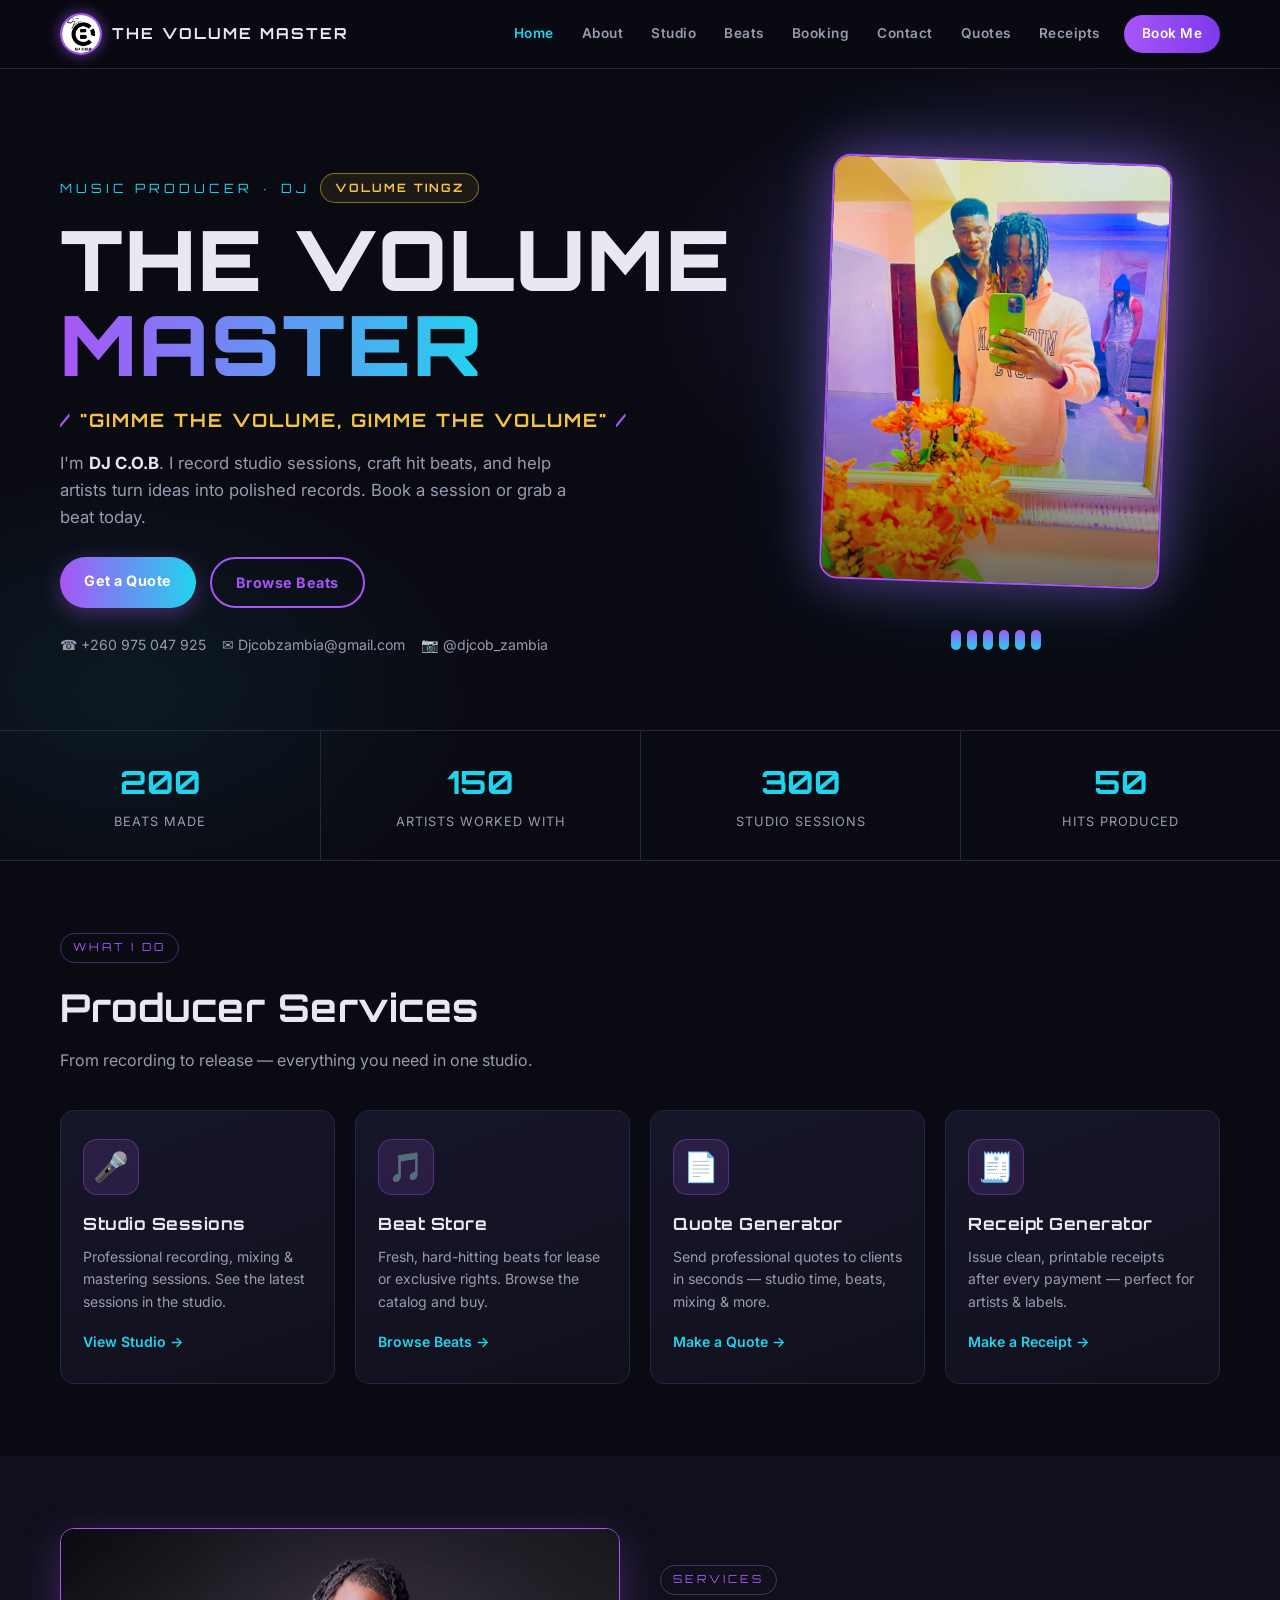
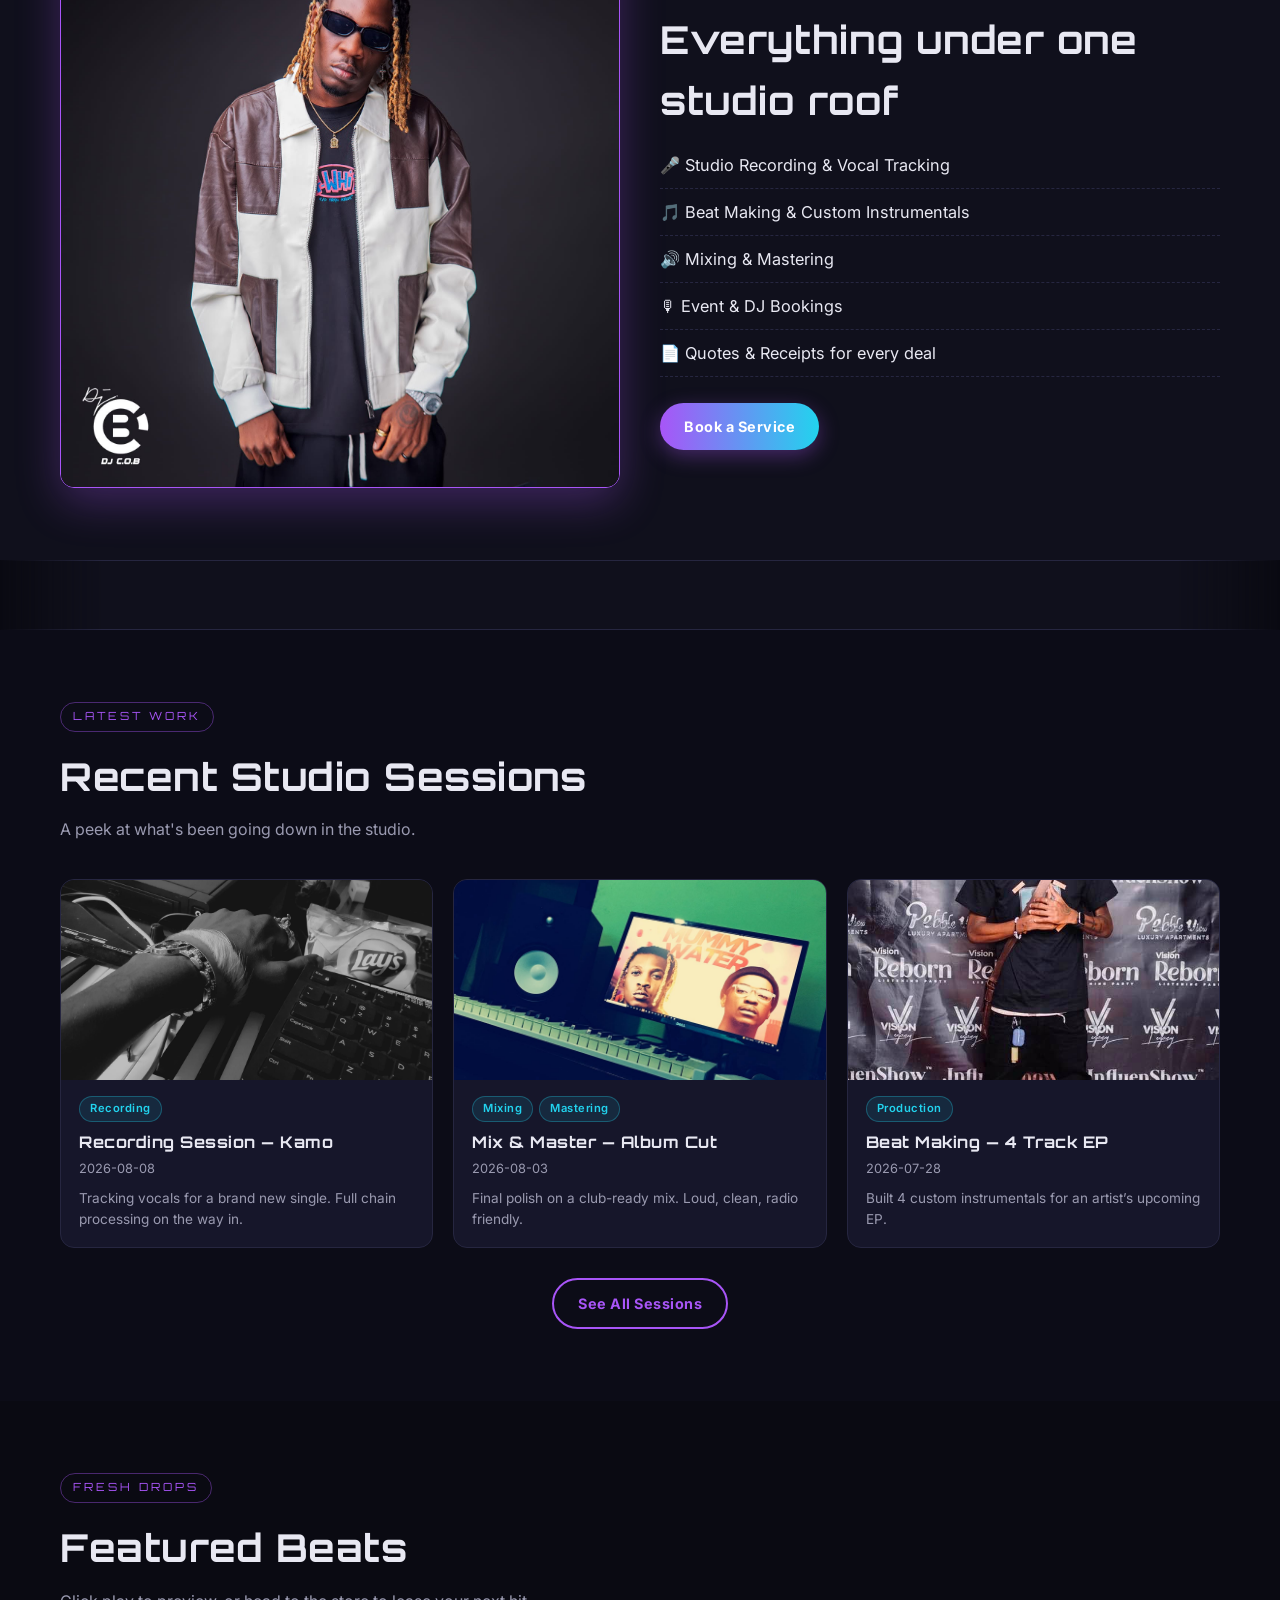
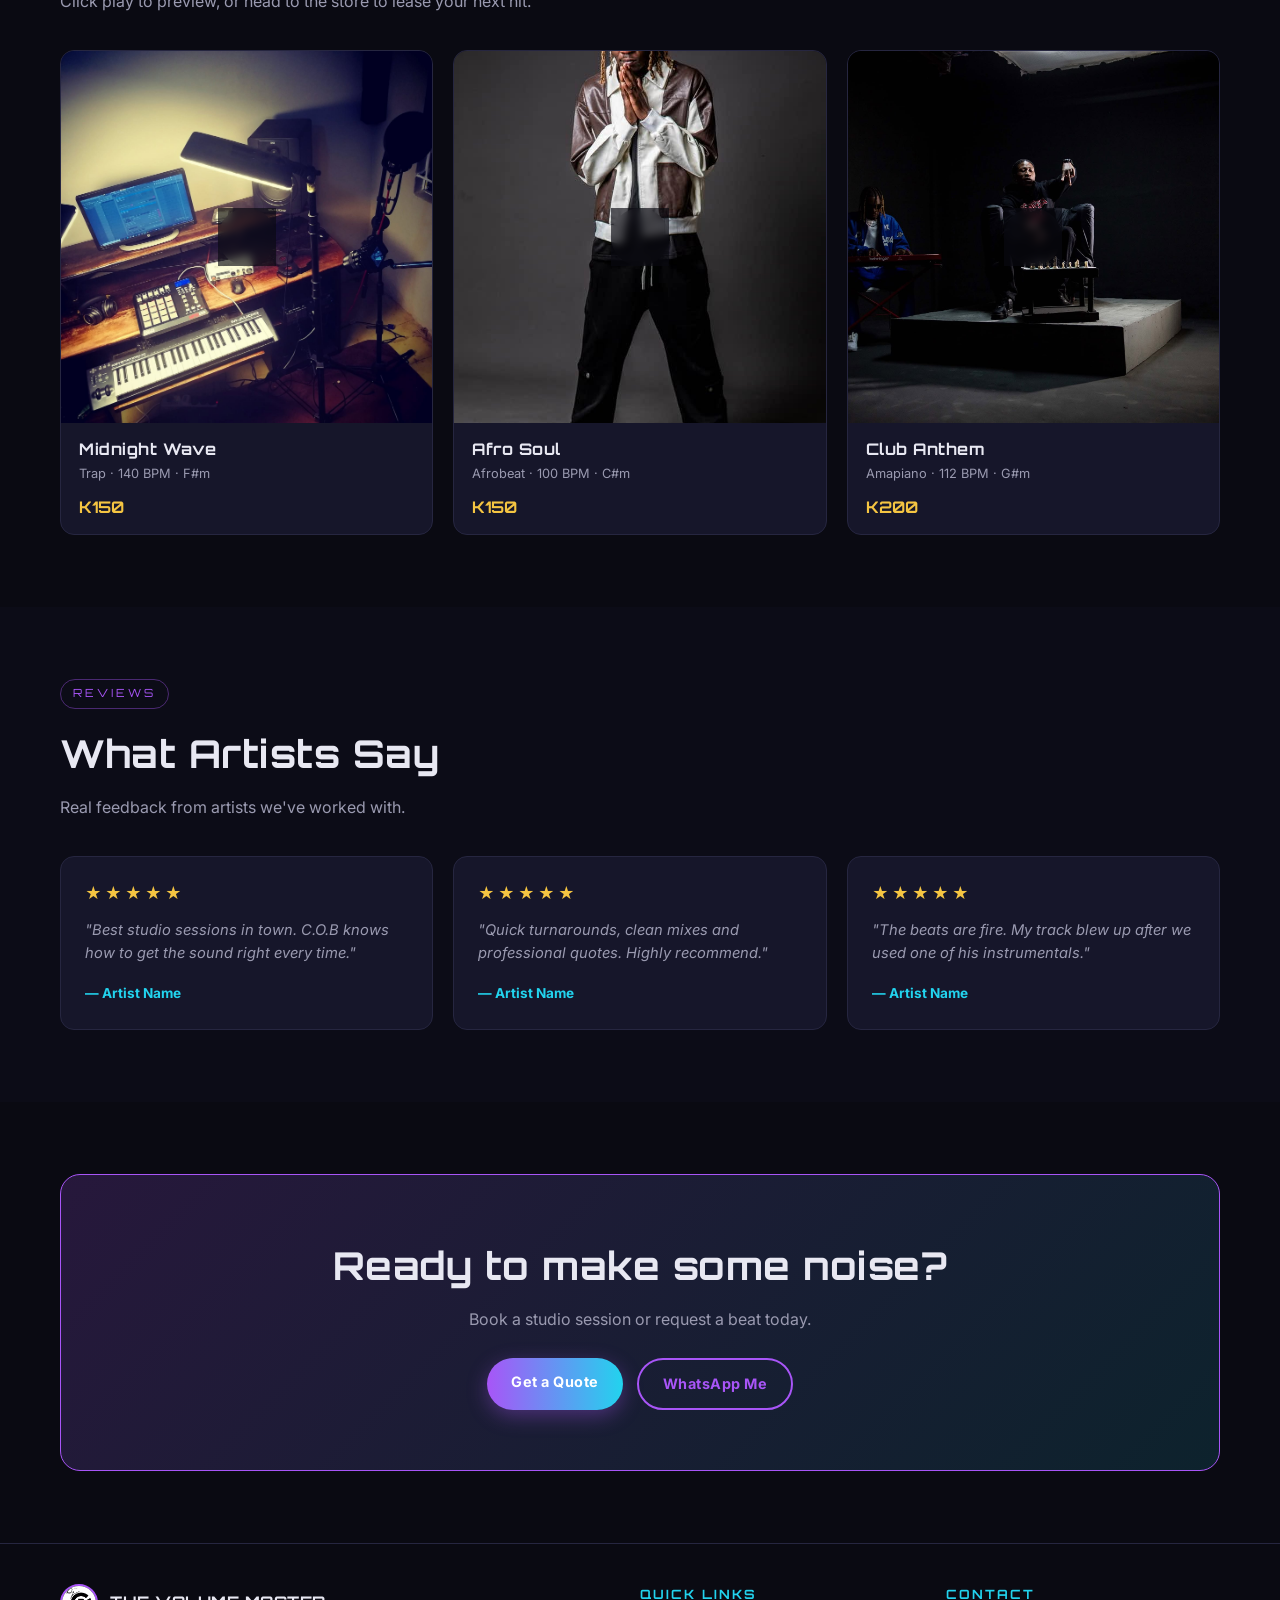
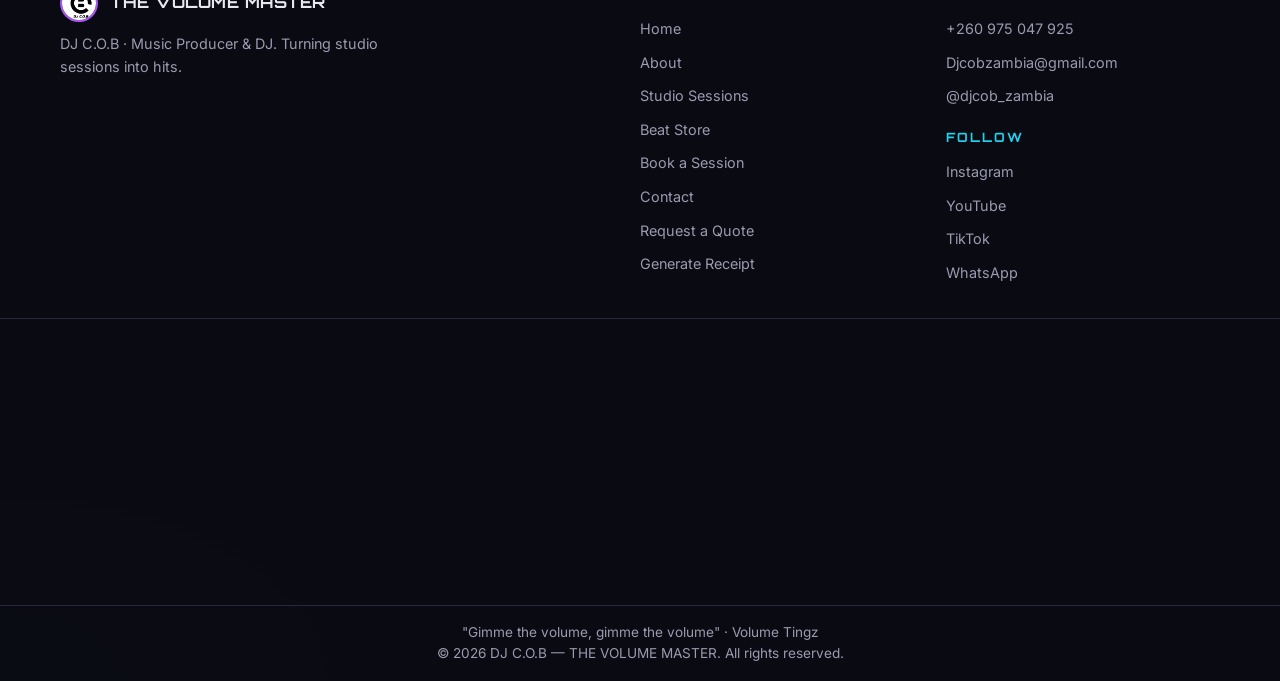
==== commit 341bfec0: "done ye" ====
--- a/index.html
+++ b/index.html
@@ -9,7 +9,7 @@
   <meta http-equiv="refresh" content="0; url=main.html">
   <script>location.replace('main.html');</script>
 </head>
-<body><div id="preloader" aria-hidden="true"><div class="pre-inner"><div class="pre-logo"><img src="Assets/img/logo.jpg" alt="C.O.B"></div><h1 class="pre-name"><span class="p-c">C</span><span class="p-dot">.</span><span class="p-o">O</span><span class="p-dot">.</span><span class="p-b">B</span></h1><p class="pre-sub">THE VOLUME MASTER</p><p class="pre-slogan">Volume Tingz</p><div class="pre-bar"><span></span></div></div></div>
+<body><div id="preloader" aria-hidden="true"><div class="pre-inner"><div class="pre-logo"><img src="Assets/img/logo.jpg" alt="C.O.B"></div><h1 class="pre-name"><span class="p-c">C</span><span class="p-dot">.</span><span class="p-o">O</span><span class="p-dot">.</span><span class="p-b">B</span></h1><div class="pre-loader" aria-hidden="true"></div><p class="pre-slogan">Volume Tingz</p></div></div>
   <p><a href="main.html">THE VOLUME MASTER — DJ C.O.B</a></p>
 </body>
 </html>
